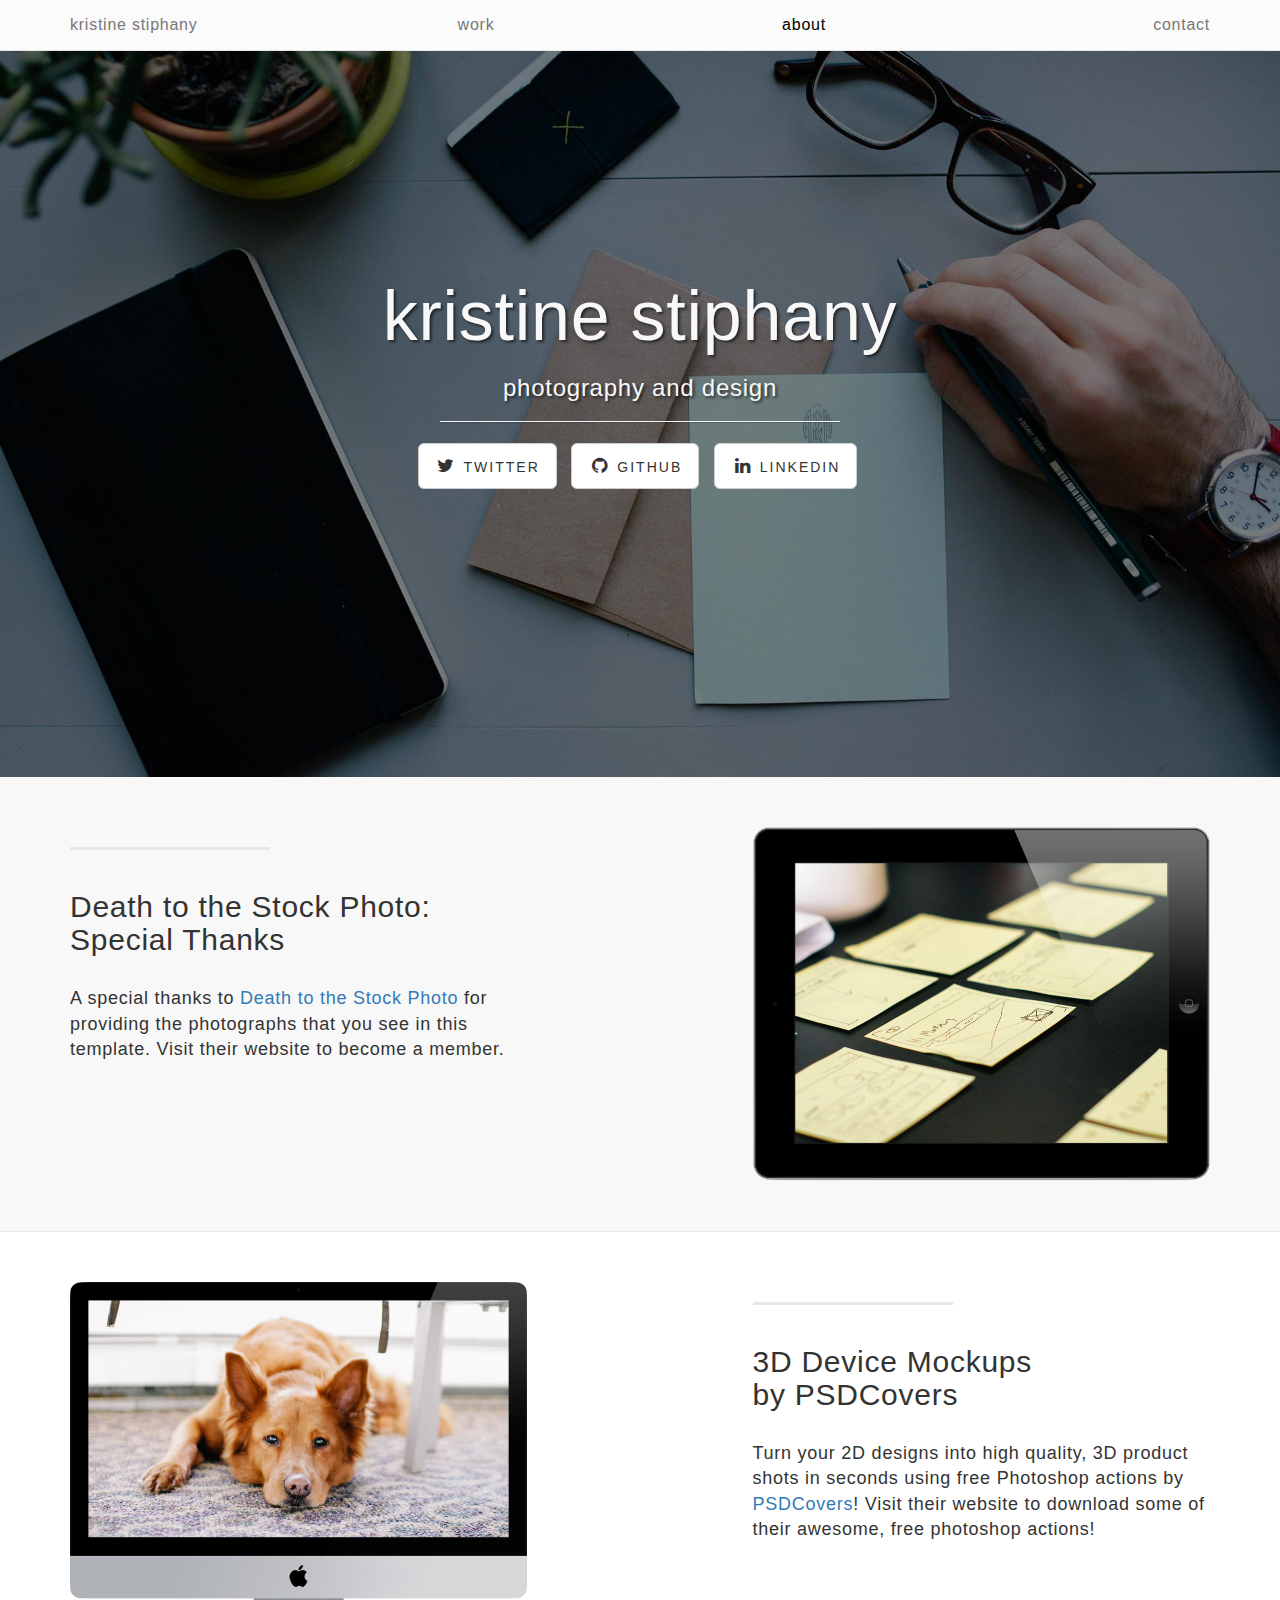
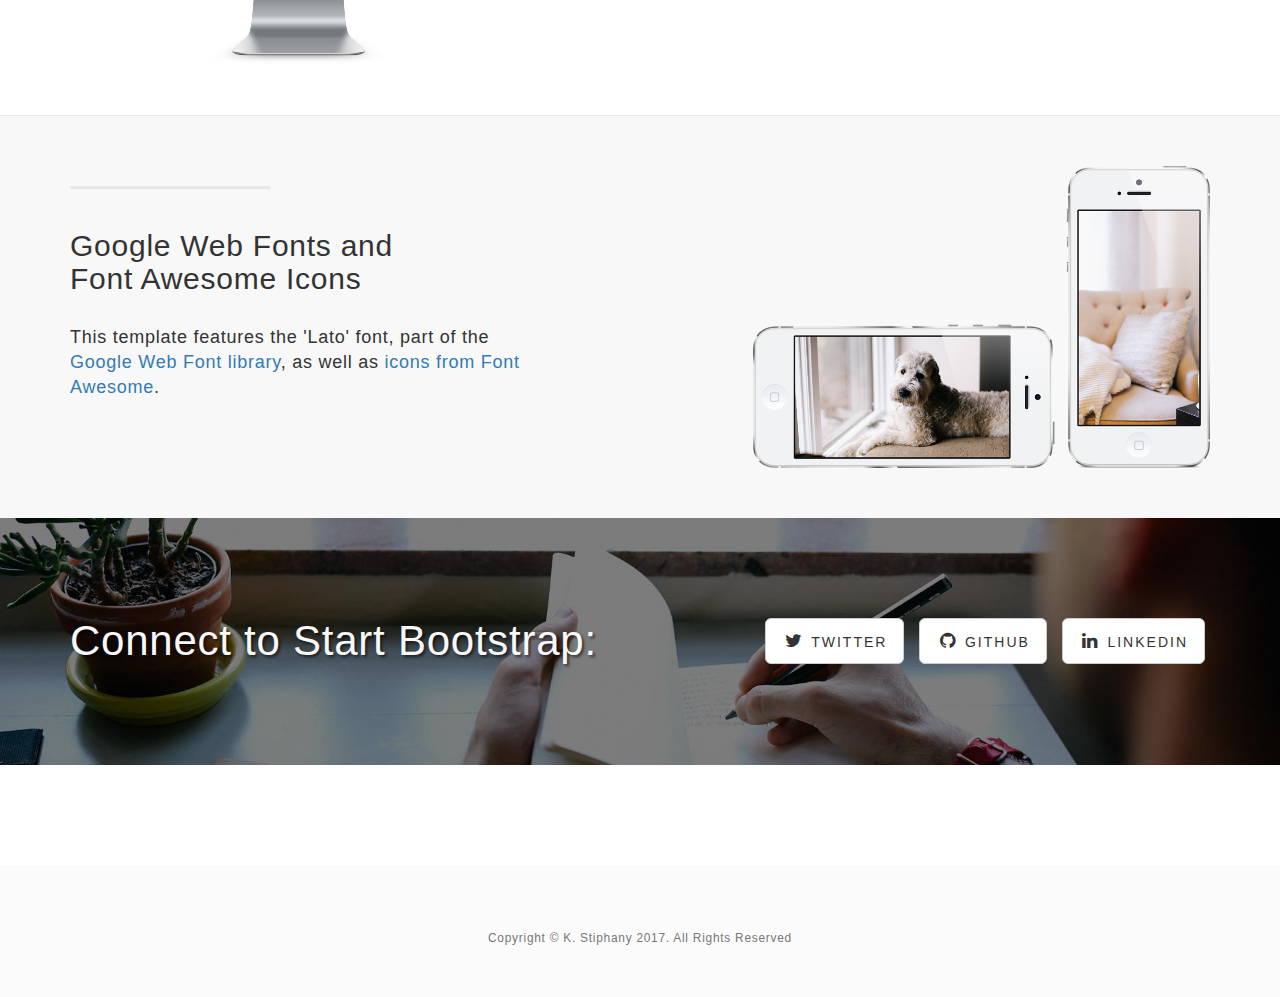
==== about.html @ f3ffd988 "completing css/js for images in work, nav, and beyond" ====
<!DOCTYPE html>
<html lang="en">

<head>

    <meta charset="utf-8">
    <meta http-equiv="X-UA-Compatible" content="IE=edge">
    <meta name="viewport" content="width=device-width, initial-scale=1">
    <meta name="description" content="a site for kristine stiphany and all her wonderful photos and art">
    <meta name="author" content="kristine stiphany portfolio">

    <title>About</title>

    <!-- Bootstrap Core CSS -->
    <link href="css/bootstrap.min.css" rel="stylesheet">

    <!-- Custom Fonts -->
    <link href="font-awesome/css/font-awesome.min.css" rel="stylesheet" type="text/css">
    <link href="https://fonts.googleapis.com/css?family=Raleway|Open+Sans" rel="stylesheet">

    <!-- Custom CSS -->
    <link href="css/landing-page.css" rel="stylesheet">
    <link href="css/shared-styles.css" rel="stylesheet">

    <!-- HTML5 Shim and Respond.js IE8 support of HTML5 elements and media queries -->
    <!-- WARNING: Respond.js doesn't work if you view the page via file:// -->
    <!--[if lt IE 9]>
        <script src="https://oss.maxcdn.com/libs/html5shiv/3.7.0/html5shiv.js"></script>
        <script src="https://oss.maxcdn.com/libs/respond.js/1.4.2/respond.min.js"></script>
    <![endif]-->

</head>

<body>

    <!-- Navigation -->
    <nav class="navbar navbar-default navbar-fixed-top topnav" role="navigation">
        <div class="container topnav">
            <!-- Brand and toggle get grouped for better mobile display -->
            <div class="navbar-header">
                <button type="button" class="navbar-toggle" data-toggle="collapse" data-target="#bs-example-navbar-collapse-1">
                    <span class="sr-only">Toggle navigation</span>
                    <span class="icon-bar"></span>
                    <span class="icon-bar"></span>
                    <span class="icon-bar"></span>
                </button>
            </div>
            <!-- Collect the nav links, forms, and other content for toggling -->
            <div class="collapse navbar-collapse" id="bs-example-navbar-collapse-1">
                <ul class="nav navbar-nav navbar-right">
                    <li>
                        <a href="index.html">kristine stiphany</a>
                    </li>
                    <li>
                        <a href="work.html">work</a>
                    </li>
                    <li>
                        <a class="active" href="about.html">about</a>
                    </li>
                    <li>
                        <a href="contact.html">contact</a>
                    </li>
                </ul>
            </div>
            <!-- /.navbar-collapse -->
        </div>
        <!-- /.container -->
    </nav>


    <!-- Header -->
    <div class="intro-header">
        <div class="container">

            <div class="row">
                <div class="col-lg-12">
                    <div class="intro-message">
                        <h1>kristine stiphany</h1>
                        <h3>photography and design</h3>
                        <hr class="intro-divider">
                        <ul class="list-inline intro-social-buttons">
                            <li>
                                <a href="https://twitter.com/SBootstrap" class="btn btn-default btn-lg"><i class="fa fa-twitter fa-fw"></i> <span class="network-name">Twitter</span></a>
                            </li>
                            <li>
                                <a href="https://github.com/IronSummitMedia/startbootstrap" class="btn btn-default btn-lg"><i class="fa fa-github fa-fw"></i> <span class="network-name">Github</span></a>
                            </li>
                            <li>
                                <a href="#" class="btn btn-default btn-lg"><i class="fa fa-linkedin fa-fw"></i> <span class="network-name">Linkedin</span></a>
                            </li>
                        </ul>
                    </div>
                </div>
            </div>

        </div>
        <!-- /.container -->

    </div>
    <!-- /.intro-header -->

    <!-- Page Content -->

	<a  name="services"></a>
    <div class="content-section-a">

        <div class="container">
            <div class="row">
                <div class="col-lg-5 col-sm-6">
                    <hr class="section-heading-spacer">
                    <div class="clearfix"></div>
                    <h2 class="section-heading">Death to the Stock Photo:<br>Special Thanks</h2>
                    <p class="lead">A special thanks to <a target="_blank" href="http://join.deathtothestockphoto.com/">Death to the Stock Photo</a> for providing the photographs that you see in this template. Visit their website to become a member.</p>
                </div>
                <div class="col-lg-5 col-lg-offset-2 col-sm-6">
                    <img class="img-responsive" src="img/ipad.png" alt="">
                </div>
            </div>

        </div>
        <!-- /.container -->

    </div>
    <!-- /.content-section-a -->

    <div class="content-section-b">

        <div class="container">

            <div class="row">
                <div class="col-lg-5 col-lg-offset-1 col-sm-push-6  col-sm-6">
                    <hr class="section-heading-spacer">
                    <div class="clearfix"></div>
                    <h2 class="section-heading">3D Device Mockups<br>by PSDCovers</h2>
                    <p class="lead">Turn your 2D designs into high quality, 3D product shots in seconds using free Photoshop actions by <a target="_blank" href="http://www.psdcovers.com/">PSDCovers</a>! Visit their website to download some of their awesome, free photoshop actions!</p>
                </div>
                <div class="col-lg-5 col-sm-pull-6  col-sm-6">
                    <img class="img-responsive" src="img/dog.png" alt="">
                </div>
            </div>

        </div>
        <!-- /.container -->

    </div>
    <!-- /.content-section-b -->

    <div class="content-section-a">

        <div class="container">

            <div class="row">
                <div class="col-lg-5 col-sm-6">
                    <hr class="section-heading-spacer">
                    <div class="clearfix"></div>
                    <h2 class="section-heading">Google Web Fonts and<br>Font Awesome Icons</h2>
                    <p class="lead">This template features the 'Lato' font, part of the <a target="_blank" href="http://www.google.com/fonts">Google Web Font library</a>, as well as <a target="_blank" href="http://fontawesome.io">icons from Font Awesome</a>.</p>
                </div>
                <div class="col-lg-5 col-lg-offset-2 col-sm-6">
                    <img class="img-responsive" src="img/phones.png" alt="">
                </div>
            </div>

        </div>
        <!-- /.container -->

    </div>
    <!-- /.content-section-a -->

	<a  name="contact"></a>
    <div class="banner">

        <div class="container">

            <div class="row">
                <div class="col-lg-6">
                    <h2>Connect to Start Bootstrap:</h2>
                </div>
                <div class="col-lg-6">
                    <ul class="list-inline banner-social-buttons">
                        <li>
                            <a href="https://twitter.com/SBootstrap" class="btn btn-default btn-lg"><i class="fa fa-twitter fa-fw"></i> <span class="network-name">Twitter</span></a>
                        </li>
                        <li>
                            <a href="https://github.com/IronSummitMedia/startbootstrap" class="btn btn-default btn-lg"><i class="fa fa-github fa-fw"></i> <span class="network-name">Github</span></a>
                        </li>
                        <li>
                            <a href="#" class="btn btn-default btn-lg"><i class="fa fa-linkedin fa-fw"></i> <span class="network-name">Linkedin</span></a>
                        </li>
                    </ul>
                </div>
            </div>

        </div>
        <!-- /.container -->

    </div>
    <!-- /.banner -->

    <!-- Footer -->
    <footer id="footer"></footer>

    <!-- jQuery -->
    <script src="js/jquery.js"></script>

    <!-- Bootstrap Core JavaScript -->
    <script src="js/bootstrap.min.js"></script>

    <!-- custom js -->
    <script src="js/custom.js"></script>

</body>

</html>
---- css/landing-page.css ----
/*
 * Start Bootstrap - Landing Page (http://startbootstrap.com/)
 * Copyright 2013-2016 Start Bootstrap
 * Licensed under MIT (https://github.com/BlackrockDigital/startbootstrap/blob/gh-pages/LICENSE)
 */

body,
html {
    font-family: "Helvetica Neue", Helvetica, Arial, sans-serif;
    width: 100%;
    height: 100%;
}

h1,
h2,
h3,
h4,
h5,
h6 {
    font-family: "Helvetica Neue", Helvetica, Arial, sans-serif;
}

.topnav {
    font-size: 14px; 
}

.lead {
    font-size: 18px;
    font-weight: 400;
}

.intro-header {
    padding-top: 50px; /* If you're making other pages, make sure there is 50px of padding to make sure the navbar doesn't overlap content! */
    padding-bottom: 50px;
    text-align: center;
    color: #f8f8f8;
    background: url(../img/intro-bg.jpg) no-repeat center center;
    background-size: cover;
}

.intro-message {
    position: relative;
    padding-top: 20%;
    padding-bottom: 20%;
}

.intro-message > h1 {
    margin: 0;
    text-shadow: 2px 2px 3px rgba(0,0,0,0.6);
    font-size: 5em;
}

.intro-divider {
    width: 400px;
    border-top: 1px solid #f8f8f8;
    border-bottom: 1px solid rgba(0,0,0,0.2);
}

.intro-message > h3 {
    text-shadow: 2px 2px 3px rgba(0,0,0,0.6);
}

@media(max-width:767px) {
    .intro-message {
        padding-bottom: 15%;
    }

    .intro-message > h1 {
        font-size: 3em;
    }

    ul.intro-social-buttons > li {
        display: block;
        margin-bottom: 20px;
        padding: 0;
    }

    ul.intro-social-buttons > li:last-child {
        margin-bottom: 0;
    }

    .intro-divider {
        width: 100%;
    }
}

.network-name {
    text-transform: uppercase;
    font-size: 14px;
    font-weight: 400;
    letter-spacing: 2px;
}

.content-section-a {
    padding: 50px 0;
    background-color: #f8f8f8;
}

.content-section-b {
    padding: 50px 0;
    border-top: 1px solid #e7e7e7;
    border-bottom: 1px solid #e7e7e7;
}

.section-heading {
    margin-bottom: 30px;
}

.section-heading-spacer {
    float: left;
    width: 200px;
    border-top: 3px solid #e7e7e7;
}

.banner {
    padding: 100px 0;
    color: #f8f8f8;
    background: url(../img/banner-bg.jpg) no-repeat center center;
    background-size: cover;
}

.banner h2 {
    margin: 0;
    text-shadow: 2px 2px 3px rgba(0,0,0,0.6);
    font-size: 3em;
}

.banner ul {
    margin-bottom: 0;
}

.banner-social-buttons {
    float: right;
    margin-top: 0;
}

@media(max-width:1199px) {
    ul.banner-social-buttons {
        float: left;
        margin-top: 15px;
    }
}

@media(max-width:767px) {
    .banner h2 {
        margin: 0;
        text-shadow: 2px 2px 3px rgba(0,0,0,0.6);
        font-size: 3em;
    }

    ul.banner-social-buttons > li {
        display: block;
        margin-bottom: 20px;
        padding: 0;
    }

    ul.banner-social-buttons > li:last-child {
        margin-bottom: 0;
    }
}

footer {
    padding: 50px 0;
    background-color: #f8f8f8;
}

p.copyright {
    margin: 15px 0 0;
}
---- css/shared-styles.css ----
body{
    font-weight: 400;
    letter-spacing: .75px;
}

#footer{
    background: #fbfbfb;
    background-color: #fbfbfb;
    margin-top: 100px;
    text-align: center;
    // bottom: 0;
    // position: absolute;
    // width: 100%;
}
/* evenly distributed nav*/
.navbar-default{
    background: #fbfbfb;
    background-color: #fbfbfb;
}
ul.nav {
    width:100%;
    margin:0 auto;
    padding:0;
    list-style:none;
    text-align:center;
}
.nav li { 
    display:inline-block;
    width:25%;
    margin:0;
    padding:0;
    font-size: 16px;
}
.nav a {
    text-align:center;
    padding:12px 0 13px 0;
    margin:0;    
    display:block;
}
.nav a:hover { 
    border: none;
}

ul.nav li a.active {
    color: black;
}
/* evenly distributed nav*/
ul.nav li:first-child a {
    border:none;
    text-align: left;
    padding: 15px 0px;
}

ul.nav li:nth-child(2) a {
    padding-right: 58px;
}

ul.nav li:nth-child(3) a {
    padding-left: 58px;
}

ul.nav li:last-child a {
    border:none;
    text-align: right;
    padding: 15px 0px;
}

.mobile-only-nav-title{
	display: none;
}

@media(max-width:1199px) {

	ul.nav li:nth-child(2) a {
	    padding-right: 39px;
	}

	ul.nav li:nth-child(3) a {
	    padding-left: 39px;
	}
}
@media(max-width:991px) {

	ul.nav li:nth-child(2) a {
	    padding-right: 22px;
	}

	ul.nav li:nth-child(3) a {
	    padding-left: 22px;
	}
}

@media(max-width:767px) {
    .nav li { 
        width: 100%;
        display:block;
    }
	.mobile-only-nav-title{
		display: block;
	    position: relative;
	    float: left;
	    padding: 9px 10px;
	    margin-top: 8px;
	    margin-right: 15px;
	    margin-bottom: 0px;
	}
    ul.nav li:first-child a {
	    text-align: center;
    	padding: 10px 15px;
	}
	ul.nav li:nth-child(2) a {
    	padding: 10px 15px;
	}
	ul.nav li:nth-child(3) a {
    	padding: 10px 15px;
	}
	ul.nav li:last-child a {
	    text-align: center;
    	padding: 10px 15px;
	}
 }
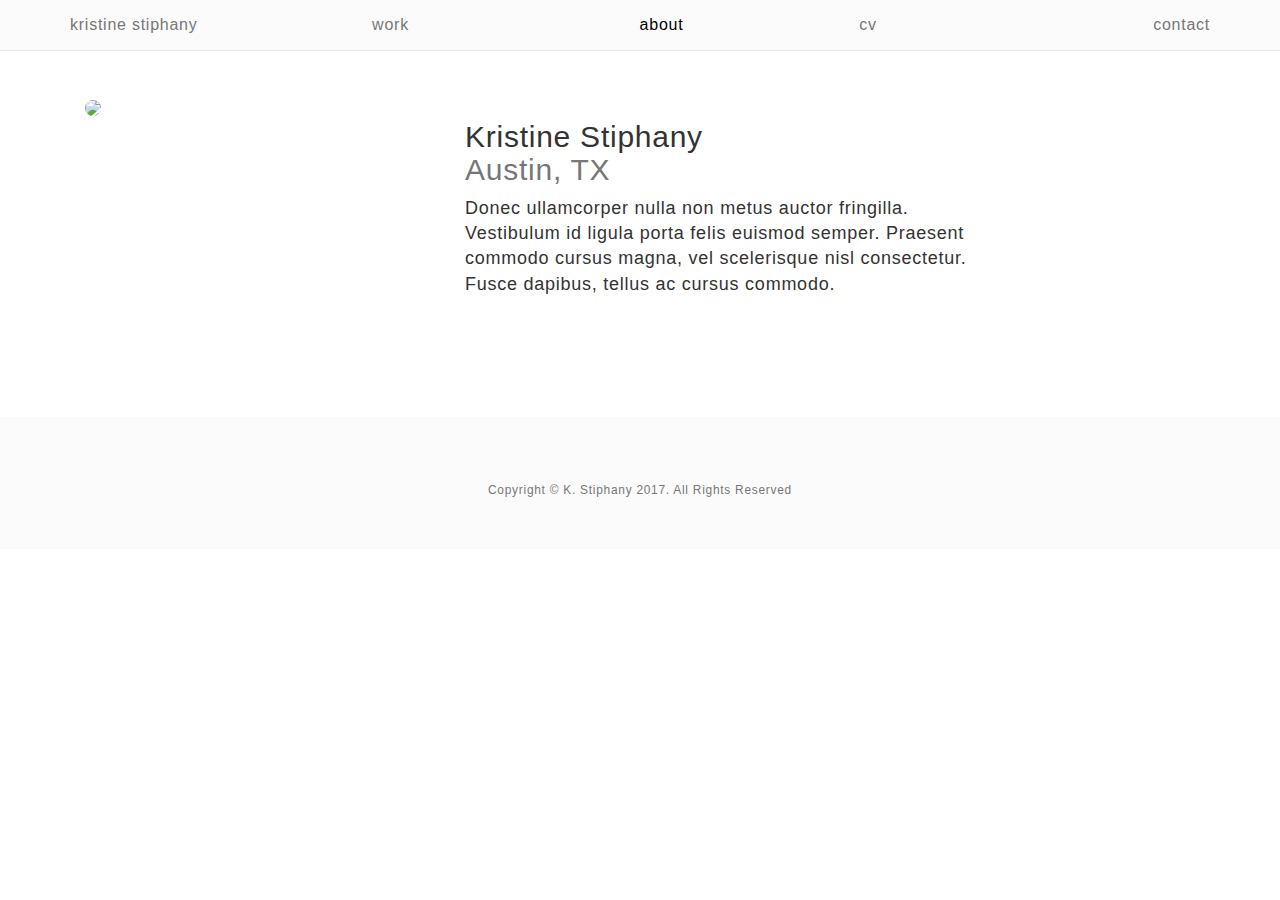
==== commit 24602cd7: "lots of img and new design updates" ====
--- a/about.html
+++ b/about.html
@@ -58,6 +58,9 @@
                         <a class="active" href="about.html">about</a>
                     </li>
                     <li>
+                        <a href="cv.html">cv</a>
+                    </li>
+                    <li>
                         <a href="contact.html">contact</a>
                     </li>
                 </ul>
@@ -67,136 +70,20 @@
         <!-- /.container -->
     </nav>
 
-
-    <!-- Header -->
-    <div class="intro-header">
-        <div class="container">
-
-            <div class="row">
-                <div class="col-lg-12">
-                    <div class="intro-message">
-                        <h1>kristine stiphany</h1>
-                        <h3>photography and design</h3>
-                        <hr class="intro-divider">
-                        <ul class="list-inline intro-social-buttons">
-                            <li>
-                                <a href="https://twitter.com/SBootstrap" class="btn btn-default btn-lg"><i class="fa fa-twitter fa-fw"></i> <span class="network-name">Twitter</span></a>
-                            </li>
-                            <li>
-                                <a href="https://github.com/IronSummitMedia/startbootstrap" class="btn btn-default btn-lg"><i class="fa fa-github fa-fw"></i> <span class="network-name">Github</span></a>
-                            </li>
-                            <li>
-                                <a href="#" class="btn btn-default btn-lg"><i class="fa fa-linkedin fa-fw"></i> <span class="network-name">Linkedin</span></a>
-                            </li>
-                        </ul>
-                    </div>
-                </div>
+    <div class="container">
+        <div class="row entry-buffer">
+            <div class="col-xs-12 col-sm-4 col-md-4">
+                <img class="img-circle img-responsive pull-left" src="http://placehold.it/500x500">
             </div>
-
+            <div class="col-xs-12 col-sm-8 col-md-6">
+                <h2>Kristine Stiphany <br/>
+                    <span class="text-muted">Austin, TX</span>
+                </h2>
+                <p class="lead">Donec ullamcorper nulla non metus auctor fringilla. Vestibulum id ligula porta felis euismod semper. Praesent commodo cursus magna, vel scelerisque nisl consectetur. Fusce dapibus, tellus ac cursus commodo.</p>
+            </div>
         </div>
-        <!-- /.container -->
-
     </div>
-    <!-- /.intro-header -->
-
-    <!-- Page Content -->
-
-	<a  name="services"></a>
-    <div class="content-section-a">
-
-        <div class="container">
-            <div class="row">
-                <div class="col-lg-5 col-sm-6">
-                    <hr class="section-heading-spacer">
-                    <div class="clearfix"></div>
-                    <h2 class="section-heading">Death to the Stock Photo:<br>Special Thanks</h2>
-                    <p class="lead">A special thanks to <a target="_blank" href="http://join.deathtothestockphoto.com/">Death to the Stock Photo</a> for providing the photographs that you see in this template. Visit their website to become a member.</p>
-                </div>
-                <div class="col-lg-5 col-lg-offset-2 col-sm-6">
-                    <img class="img-responsive" src="img/ipad.png" alt="">
-                </div>
-            </div>
-
-        </div>
-        <!-- /.container -->
-
-    </div>
-    <!-- /.content-section-a -->
-
-    <div class="content-section-b">
-
-        <div class="container">
-
-            <div class="row">
-                <div class="col-lg-5 col-lg-offset-1 col-sm-push-6  col-sm-6">
-                    <hr class="section-heading-spacer">
-                    <div class="clearfix"></div>
-                    <h2 class="section-heading">3D Device Mockups<br>by PSDCovers</h2>
-                    <p class="lead">Turn your 2D designs into high quality, 3D product shots in seconds using free Photoshop actions by <a target="_blank" href="http://www.psdcovers.com/">PSDCovers</a>! Visit their website to download some of their awesome, free photoshop actions!</p>
-                </div>
-                <div class="col-lg-5 col-sm-pull-6  col-sm-6">
-                    <img class="img-responsive" src="img/dog.png" alt="">
-                </div>
-            </div>
-
-        </div>
-        <!-- /.container -->
-
-    </div>
-    <!-- /.content-section-b -->
-
-    <div class="content-section-a">
-
-        <div class="container">
-
-            <div class="row">
-                <div class="col-lg-5 col-sm-6">
-                    <hr class="section-heading-spacer">
-                    <div class="clearfix"></div>
-                    <h2 class="section-heading">Google Web Fonts and<br>Font Awesome Icons</h2>
-                    <p class="lead">This template features the 'Lato' font, part of the <a target="_blank" href="http://www.google.com/fonts">Google Web Font library</a>, as well as <a target="_blank" href="http://fontawesome.io">icons from Font Awesome</a>.</p>
-                </div>
-                <div class="col-lg-5 col-lg-offset-2 col-sm-6">
-                    <img class="img-responsive" src="img/phones.png" alt="">
-                </div>
-            </div>
-
-        </div>
-        <!-- /.container -->
-
-    </div>
-    <!-- /.content-section-a -->
-
-	<a  name="contact"></a>
-    <div class="banner">
-
-        <div class="container">
-
-            <div class="row">
-                <div class="col-lg-6">
-                    <h2>Connect to Start Bootstrap:</h2>
-                </div>
-                <div class="col-lg-6">
-                    <ul class="list-inline banner-social-buttons">
-                        <li>
-                            <a href="https://twitter.com/SBootstrap" class="btn btn-default btn-lg"><i class="fa fa-twitter fa-fw"></i> <span class="network-name">Twitter</span></a>
-                        </li>
-                        <li>
-                            <a href="https://github.com/IronSummitMedia/startbootstrap" class="btn btn-default btn-lg"><i class="fa fa-github fa-fw"></i> <span class="network-name">Github</span></a>
-                        </li>
-                        <li>
-                            <a href="#" class="btn btn-default btn-lg"><i class="fa fa-linkedin fa-fw"></i> <span class="network-name">Linkedin</span></a>
-                        </li>
-                    </ul>
-                </div>
-            </div>
-
-        </div>
-        <!-- /.container -->
-
-    </div>
-    <!-- /.banner -->
-
+    
     <!-- Footer -->
     <footer id="footer"></footer>
 
--- a/css/landing-page.css
+++ b/css/landing-page.css
@@ -34,7 +34,7 @@
     padding-bottom: 50px;
     text-align: center;
     color: #f8f8f8;
-    background: url(../img/intro-bg.jpg) no-repeat center center;
+    background: url(../img/Photography/17_cities/08_C_01.JPG) no-repeat center center;
     background-size: cover;
 }
 
--- a/css/shared-styles.css
+++ b/css/shared-styles.css
@@ -4,6 +4,9 @@
     letter-spacing: .75px;
 }
 
+.entry-buffer{
+    margin: 100px 0px 0px 0px;
+}
 #footer{
     background: #fbfbfb;
     background-color: #fbfbfb;
@@ -27,7 +30,7 @@
 }
 .nav li { 
     display:inline-block;
-    width:25%;
+    width:20%;
     margin:0;
     padding:0;
     font-size: 16px;
